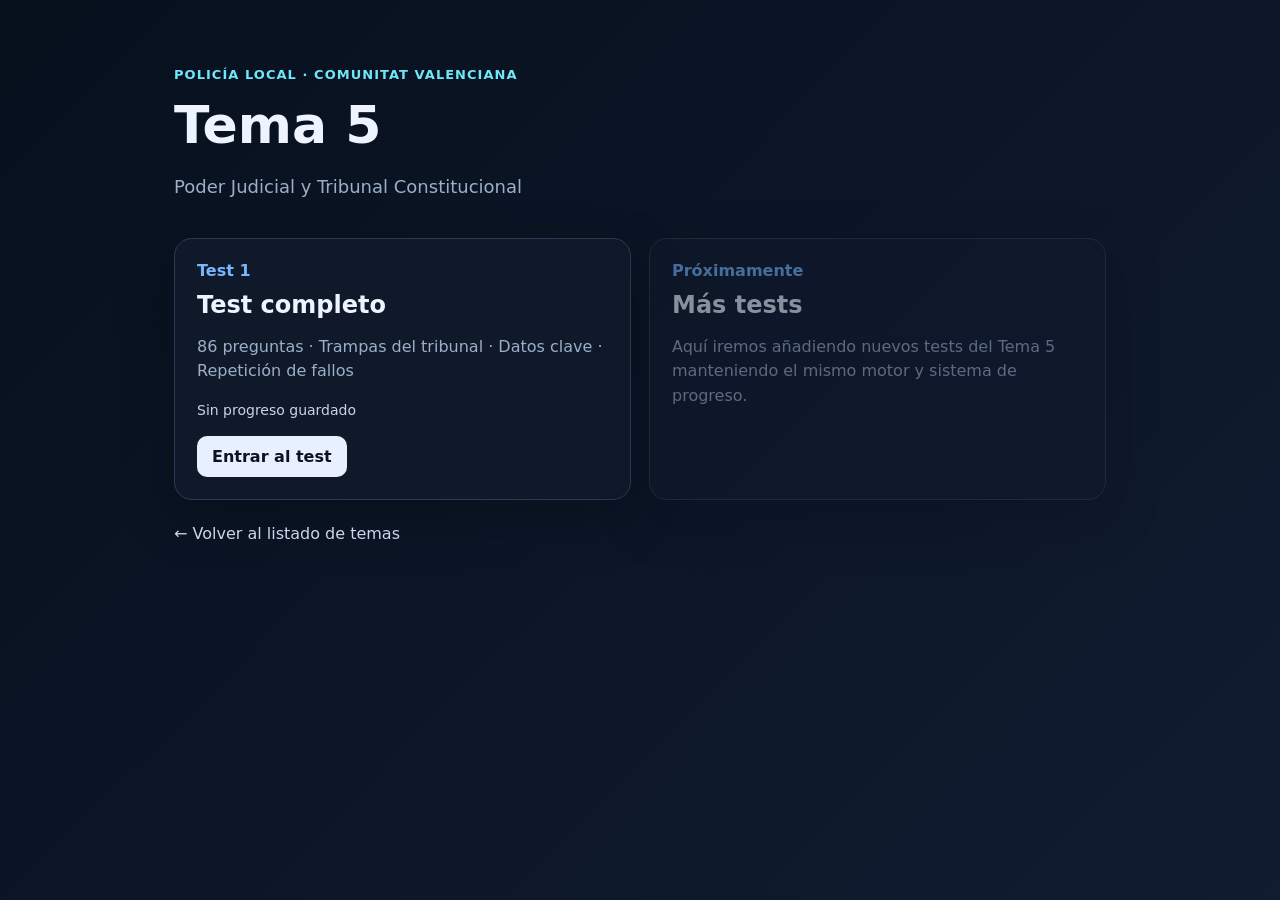
==== temas/TEMA05/index.html @ acdcefce "Reestructura de temas y Test 1 Tema 5" ====
<!doctype html>
<html lang="es">
<head>
<meta charset="utf-8"><meta name="viewport" content="width=device-width,initial-scale=1">
<title>Tema 5 · Tests Policía Local</title><link rel="stylesheet" href="../../css/styles.css">
</head>
<body><main class="shell">
<header class="hero"><p class="eyebrow">POLICÍA LOCAL · COMUNITAT VALENCIANA</p><h1>Tema 5</h1>
<p class="hero-copy">Poder Judicial y Tribunal Constitucional</p></header>
<section class="topic-grid">
<article class="topic-card"><div class="topic-number">Test 1</div>
<h2>Test completo</h2>
<p>86 preguntas · Trampas del tribunal · Datos clave · Repetición de fallos</p>
<div class="topic-progress" id="test01-progress">Sin progreso guardado</div>
<a class="primary-link" href="../../test.html?tema=05&test=01">Entrar al test</a></article>
<article class="topic-card disabled-card"><div class="topic-number">Próximamente</div><h2>Más tests</h2>
<p>Aquí iremos añadiendo nuevos tests del Tema 5 manteniendo el mismo motor y sistema de progreso.</p></article>
</section>
<p style="margin-top:24px"><a class="back-link" href="../../index.html">← Volver al listado de temas</a></p>
</main>
<script src="../../js/progreso.js"></script>
<script>
const p=TestProgress.get("05_01"),el=document.getElementById("test01-progress");
if(p&&p.total) el.textContent=`${p.mastered.length}/${p.total} dominadas · ${p.fails} fallos acumulados`;
</script></body></html>
---- css/styles.css ----
:root{--bg:#0b1220;--panel:#111a2b;--panel2:#17243a;--line:#2a3a55;--text:#eef4ff;--muted:#9dafc8;--accent:#60a5fa;--good:#22c55e;--bad:#ef4444;--gold:#f59e0b}
*{box-sizing:border-box}body{margin:0;min-height:100vh;font-family:system-ui,-apple-system,Segoe UI,Roboto,Arial,sans-serif;background:linear-gradient(135deg,#07101d,#111c31);color:var(--text)}
a{color:inherit}.shell{max-width:980px;margin:0 auto;padding:24px}.hero{padding:30px 0 18px}.eyebrow{color:#6ee7f9;font-weight:800;letter-spacing:.08em;font-size:13px}
h1{font-size:clamp(32px,5vw,52px);margin:.2em 0}.hero-copy{color:var(--muted);max-width:720px;font-size:18px;line-height:1.6}
.topic-grid{display:grid;grid-template-columns:repeat(auto-fit,minmax(280px,1fr));gap:18px}.topic-card{background:rgba(17,26,43,.96);border:1px solid var(--line);border-radius:18px;padding:22px;box-shadow:0 18px 55px rgba(0,0,0,.24)}
.topic-card h2{margin:.45em 0;font-size:24px}.topic-card p{color:var(--muted);line-height:1.55}.topic-number{color:#77b7ff;font-weight:900}.topic-progress{margin:18px 0;color:#c9d6e8;font-size:14px}
.primary-link,.action-btn{display:inline-block;background:#e8f0ff;color:#0b1220;text-decoration:none;padding:11px 15px;border-radius:10px;font-weight:800;border:0;cursor:pointer}.disabled-card{opacity:.55}
.test-toolbar{display:flex;justify-content:space-between;gap:12px;align-items:center;margin-bottom:16px}.back-link{text-decoration:none;color:#c9d7ea}.ghost-btn{background:#20314c;color:#eef4ff;border:1px solid #395171;border-radius:10px;padding:9px 12px;cursor:pointer;font-weight:700}
.test-head{display:flex;justify-content:space-between;gap:14px;align-items:flex-start;flex-wrap:wrap}.test-head h1{font-size:clamp(24px,4vw,36px);margin:0}.subtitle{color:var(--muted);margin-top:6px}
.stats{display:flex;gap:8px;flex-wrap:wrap}.pill{background:var(--panel2);border:1px solid var(--line);padding:7px 10px;border-radius:999px;font-size:14px}.progress{height:10px;background:#1b2940;border-radius:99px;overflow:hidden;margin:15px 0 22px}.bar{height:100%;background:linear-gradient(90deg,#60a5fa,#22c55e);width:0;transition:.3s}
.card{background:rgba(17,26,43,.97);border:1px solid var(--line);border-radius:18px;padding:22px;box-shadow:0 18px 55px rgba(0,0,0,.28)}.meta{display:flex;gap:8px;align-items:center;flex-wrap:wrap;margin-bottom:10px}
.badge{font-size:12px;font-weight:900;padding:5px 8px;border-radius:8px;background:#263650}.badge.trampa{background:#4a251f;color:#ffb4a8}.badge.clave{background:#46350d;color:#ffd36a}
.question{font-size:22px;line-height:1.4;font-weight:800;margin:8px 0 18px}.options{display:grid;gap:10px}.option{text-align:left;padding:14px 15px;background:#16243a;color:var(--text);border:1px solid #2d3e59;border-radius:12px;font-size:16px;cursor:pointer}
.option:hover{border-color:#5d83b4}.option.correct{border-color:var(--good);background:#123622}.option.wrong{border-color:var(--bad);background:#3b171b}.option:disabled{cursor:default}
.feedback{display:none;margin-top:18px;border-radius:13px;padding:15px;line-height:1.55}.feedback.good{display:block;background:#102f20;border:1px solid #22623b}.feedback.bad{display:block;background:#35171d;border:1px solid #79313e}
.reference{font-size:13px;color:#b8c5d8;margin-top:8px}.actions{display:flex;gap:10px;margin-top:16px;flex-wrap:wrap}.secondary{background:#263650;color:#eef4ff;border:1px solid #3b506f}.end{text-align:center;padding:25px}.end h2{font-size:32px}.small{font-size:13px;color:var(--muted)}
@media(max-width:600px){.shell{padding:16px}.card{padding:16px}.question{font-size:19px}.option{font-size:15px}}
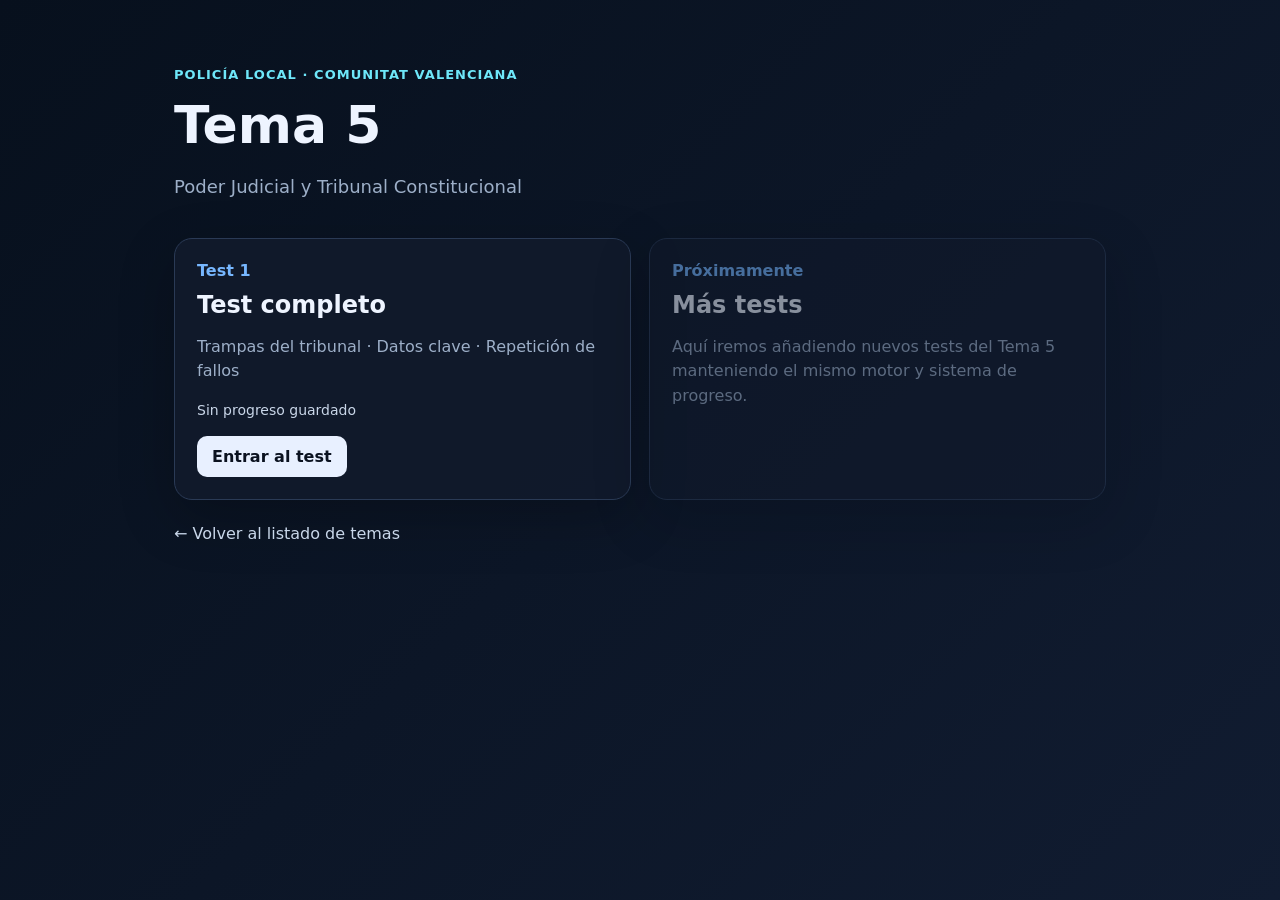
==== commit 307e3340: "Update index.html" ====
--- a/temas/TEMA05/index.html
+++ b/temas/TEMA05/index.html
@@ -10,7 +10,7 @@
 <section class="topic-grid">
 <article class="topic-card"><div class="topic-number">Test 1</div>
 <h2>Test completo</h2>
-<p>86 preguntas · Trampas del tribunal · Datos clave · Repetición de fallos</p>
+<p>Trampas del tribunal · Datos clave · Repetición de fallos</p>
 <div class="topic-progress" id="test01-progress">Sin progreso guardado</div>
 <a class="primary-link" href="../../test.html?tema=05&test=01">Entrar al test</a></article>
 <article class="topic-card disabled-card"><div class="topic-number">Próximamente</div><h2>Más tests</h2>
@@ -22,4 +22,4 @@
 <script>
 const p=TestProgress.get("05_01"),el=document.getElementById("test01-progress");
 if(p&&p.total) el.textContent=`${p.mastered.length}/${p.total} dominadas · ${p.fails} fallos acumulados`;
-</script></body></html>+</script></body></html>
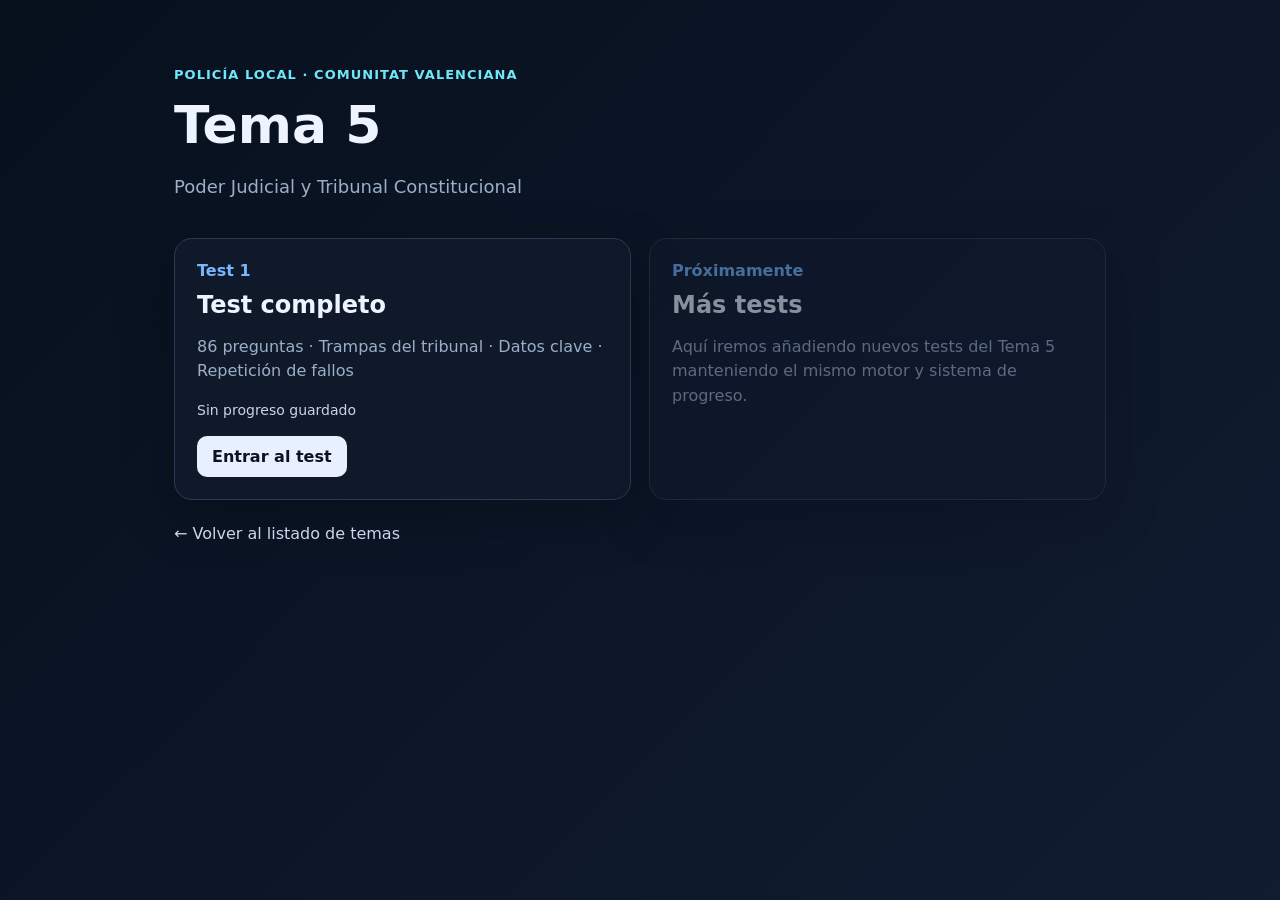
==== commit a81b8ade: "Add files via upload" ====
--- a/temas/TEMA05/index.html
+++ b/temas/TEMA05/index.html
@@ -10,7 +10,7 @@
 <section class="topic-grid">
 <article class="topic-card"><div class="topic-number">Test 1</div>
 <h2>Test completo</h2>
-<p>Trampas del tribunal · Datos clave · Repetición de fallos</p>
+<p>86 preguntas · Trampas del tribunal · Datos clave · Repetición de fallos</p>
 <div class="topic-progress" id="test01-progress">Sin progreso guardado</div>
 <a class="primary-link" href="../../test.html?tema=05&test=01">Entrar al test</a></article>
 <article class="topic-card disabled-card"><div class="topic-number">Próximamente</div><h2>Más tests</h2>
@@ -22,4 +22,4 @@
 <script>
 const p=TestProgress.get("05_01"),el=document.getElementById("test01-progress");
 if(p&&p.total) el.textContent=`${p.mastered.length}/${p.total} dominadas · ${p.fails} fallos acumulados`;
-</script></body></html>
+</script></body></html>
